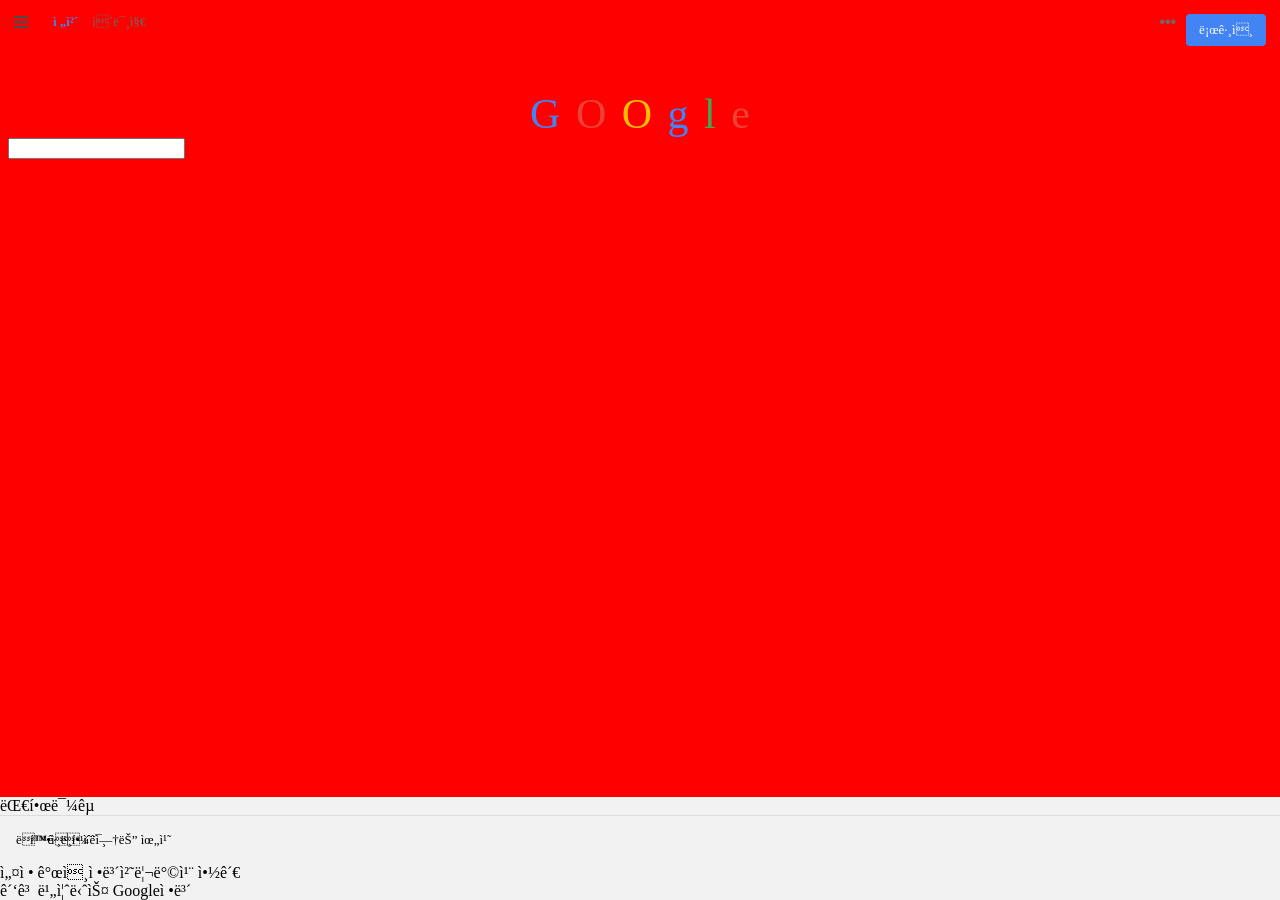
==== index1.html @ 88027457 "Add files via upload update file" ====
<!DOCTYPE html>
<html lang="en">
<head>
        <meta charset="uft-8">
        <meta name="viewport" content="width=device-width, initial-scale=1.0">
        <link rel="stylesheet" href="https://use.fontawesome.com/releases/v5.15.2/css/all.css">
        <title>Document</title>
        <link rel="stylesheet" href="style.css">
        </head>
        <body>
            <div class="wrap">
                <header>
                    <div class="header-left">
                        <span><i class="fas fa-bars"></i></span>
                        <a href="#" class="active">전체</a>
                        <a href="#" class="">이미지</a>
                    </div>
                    <div class="header-right">
                        <span><i class="fas fa-ellipsis-h"></i></span>
                        <div>로그인</div>
                    </div>
                </header>

                <section>
                    <div class="logo">
                    <span>G</span>
                    <span>O</span>
                    <span>O</span>
                    <span>g</span>
                    <span>l</span>
                    <span>e</span>
                </div>
                <input type="text" class="main_search">
                </section>

                <footer>
                    <p>대한민국</p>
                    <p><span>동그라미</span>확인할수없는 위치</p>
                    <div class="etc"></div>
                
                <div>
                    <span>설정</span>
                    <span>개인정보처리방침</span>
                    <span>약관</span>
                    </div>
                <div>
                <span>광고</span>
                <span>비즈니스</span>
                <span>Google정보</span>
                </div>
            </div>
            </footer>
        </div>
        </body>
</html>
---- style.css ----
body {
    background-color: red;
}
body{margin:0px; padding:0px}
a{text-decoration:none; color:black;}
p{margin: 0;}
header{display:flex; justify-content:space-between;padding:14px;}
header .header-left{display:flex;}
header .header-left > span{margin-right:18px;}
header .header-left > span > i{color:rgb(75,75,75)}
header .header-left > a{display:block; font-size:13px; padding:0 7px; text-align:center; height:28px; color:rgb(107,105,105) ;}
header .header-left >a.active{border-bottom:2px; solid #4284f3; color: #4284f3; font-weight:bold;}
header .header-right{display:flex;}
header .header-right > span > i{color:rgb(107,105,105);}
header .header-right > div{width:80px; height:32px; background-color:#4284f3; border-radius:4px;
     font-size: 13px; line-height: 32px; text-align: center; color: #fff;position: relative; top:-7jpx; margin-left: 10px;}

section{padding: 0 8px;}
section .logo{text-align: center; margin-top: 30px; font-size: 30px;}
section .logo > span{margin: 0 4px; font-size: bold; font-size: 42px;}
section .logo > span:nth-of-type(1){color:#4284f3 ;}
section .logo > span:nth-of-type(2){color:#ea4335 ;}
section .logo > span:nth-of-type(3){color:#FABC06 ;}
section .logo > span:nth-of-type(4){color:#4284f3 ;}
section .logo > span:nth-of-type(5){color:#44A852 ;}
section .logo > span:nth-of-type(6){color:#ea4335 ;}
section .main .search {width: 100%; margin-top: 26px; height: 36px; border-radius: 22px;
     border: 1px solid rgb(211,211, 211); outline:none; box-sizing: border-box; padding-left:36px;}
section > i{position: relative; top: -26px; left: 12px; color: rgb(158,158,158);}


footer{background-color: #f2f2f2;position: absolute; bottom: 0; width: 100%;}
footer > p:nth-of-typ(1){padding: 8px 12px; font-size: 16px; color: #797979;}
footer > p:nth-of-type(2){border-top: 1px solid #d9dce0;
     border-bottom: 1px solid #d9dece0;
      text-aligan:center;
       padding:16px;
       font-size:13px;}
footer > p:nth-of-type(2) > span{display: inline-block; width: 10px; height: 10px; 
    border-radius:50% ; border-color: rgb(105,105,105);position: relative; margin-right:4px ;}
footer.etc{text-align: center; padding: 16px;}
footer.etc > div{padding: 4px;}
footer.ett > div > span{font-size: 13px; color:#777777 ;}
footer.etc > div > span:nth-of-type(2){margin: 0 20px;}
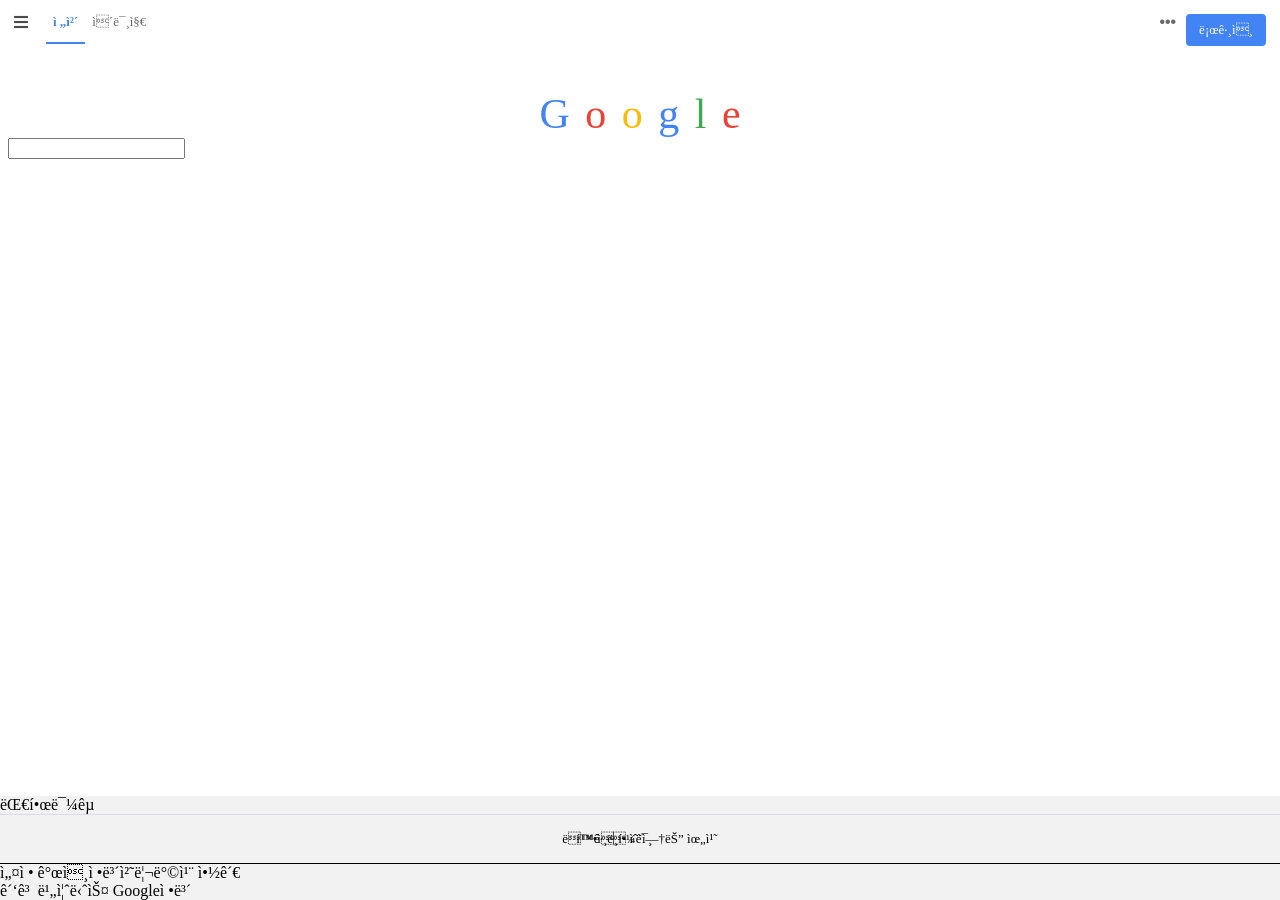
==== commit 5390062f: "구글" ====
--- a/index1.html
+++ b/index1.html
@@ -1,55 +1,60 @@
-<!DOCTYPE html>
+<!doctype html>
 <html lang="en">
-<head>
-        <meta charset="uft-8">
-        <meta name="viewport" content="width=device-width, initial-scale=1.0">
-        <link rel="stylesheet" href="https://use.fontawesome.com/releases/v5.15.2/css/all.css">
-        <title>Document</title>
-        <link rel="stylesheet" href="style.css">
-        </head>
-        <body>
-            <div class="wrap">
-                <header>
-                    <div class="header-left">
-                        <span><i class="fas fa-bars"></i></span>
-                        <a href="#" class="active">전체</a>
-                        <a href="#" class="">이미지</a>
-                    </div>
-                    <div class="header-right">
-                        <span><i class="fas fa-ellipsis-h"></i></span>
-                        <div>로그인</div>
-                    </div>
-                </header>
+  <head>
+    <meta charset="uft-8" />
+    <meta name="viewport" content="width=device-width, initial-scale=1.0" />
+    <link
+      rel="stylesheet"
+      href="https://use.fontawesome.com/releases/v5.15.2/css/all.css"
+    />
+    <title>Google</title>
+    <link rel="stylesheet" href="style.css" />
+  </head>
+  <body>
+    <div class="wrap">
+      <header>
+        <div class="header-left">
+          <span><i class="fas fa-bars"></i></span>
+          <a href="#" class="active">전체</a>
 
-                <section>
-                    <div class="logo">
-                    <span>G</span>
-                    <span>O</span>
-                    <span>O</span>
-                    <span>g</span>
-                    <span>l</span>
-                    <span>e</span>
-                </div>
-                <input type="text" class="main_search">
-                </section>
+          <a href="#" class="">이미지</a>
+        </div>
+        <div class="header-right">
+          <span><i class="fas fa-ellipsis-h"></i></span>
+          <div>로그인</div>
+        </div>
+      </header>
 
-                <footer>
-                    <p>대한민국</p>
-                    <p><span>동그라미</span>확인할수없는 위치</p>
-                    <div class="etc"></div>
-                
-                <div>
-                    <span>설정</span>
-                    <span>개인정보처리방침</span>
-                    <span>약관</span>
-                    </div>
-                <div>
-                <span>광고</span>
-                <span>비즈니스</span>
-                <span>Google정보</span>
-                </div>
-            </div>
-            </footer>
+      <section>
+        <div class="logo">
+          <span>G</span>
+          <span>o</span>
+          <span>o</span>
+          <span>g</span>
+          <span>l</span>
+          <span>e</span>
         </div>
-        </body>
-</html>+        <input type="text" class="main_search" />
+      </section>
+
+      <footer>
+        <p>대한민국</p>
+        <p><span>동그라미</span>확인할수없는 위치</p>
+
+        <div class="etc">
+          <div>
+            <span>설정</span>
+            <span>개인정보처리방침</span>
+            <span>약관</span>
+          </div>
+
+          <div>
+            <span>광고</span>
+            <span>비즈니스</span>
+            <span>Google정보</span>
+          </div>
+        </div>
+      </footer>
+    </div>
+  </body>
+</html>
--- a/style.css
+++ b/style.css
@@ -1,44 +1,147 @@
 body {
-    background-color: red;
+  margin: 0px;
+  padding: 0px;
 }
-body{margin:0px; padding:0px}
-a{text-decoration:none; color:black;}
-p{margin: 0;}
-header{display:flex; justify-content:space-between;padding:14px;}
-header .header-left{display:flex;}
-header .header-left > span{margin-right:18px;}
-header .header-left > span > i{color:rgb(75,75,75)}
-header .header-left > a{display:block; font-size:13px; padding:0 7px; text-align:center; height:28px; color:rgb(107,105,105) ;}
-header .header-left >a.active{border-bottom:2px; solid #4284f3; color: #4284f3; font-weight:bold;}
-header .header-right{display:flex;}
-header .header-right > span > i{color:rgb(107,105,105);}
-header .header-right > div{width:80px; height:32px; background-color:#4284f3; border-radius:4px;
-     font-size: 13px; line-height: 32px; text-align: center; color: #fff;position: relative; top:-7jpx; margin-left: 10px;}
+a {
+  text-decoration: none;
+  color: black;
+}
+p {
+  margin: 0;
+}
+header {
+  display: flex;
+  justify-content: space-between;
+  padding: 14px;
+}
+header .header-left {
+  display: flex;
+}
+header .header-left > span {
+  margin-right: 18px;
+}
+header .header-left > span > i {
+  color: rgb(75, 75, 75);
+}
+header .header-left > a {
+  display: block;
+  font-size: 13px;
+  padding: 0 7px;
+  text-align: center;
+  height: 28px;
+  color: rgb(107, 105, 105);
+}
+header .header-left > a.active {
+  border-bottom: 2px solid #4284f3;
+  color: #4284f3;
+  font-weight: bold;
+}
+header .header-right {
+  display: flex;
+}
+header .header-right > span > i {
+  color: rgb(107, 105, 105);
+}
+header .header-right > div {
+  width: 80px;
+  height: 32px;
+  background-color: #4284f3;
+  border-radius: 4px;
+  font-size: 13px;
+  line-height: 32px;
+  text-align: center;
+  color: #fff;
+  position: relative;
+  top: -7jpx;
+  margin-left: 10px;
+}
 
-section{padding: 0 8px;}
-section .logo{text-align: center; margin-top: 30px; font-size: 30px;}
-section .logo > span{margin: 0 4px; font-size: bold; font-size: 42px;}
-section .logo > span:nth-of-type(1){color:#4284f3 ;}
-section .logo > span:nth-of-type(2){color:#ea4335 ;}
-section .logo > span:nth-of-type(3){color:#FABC06 ;}
-section .logo > span:nth-of-type(4){color:#4284f3 ;}
-section .logo > span:nth-of-type(5){color:#44A852 ;}
-section .logo > span:nth-of-type(6){color:#ea4335 ;}
-section .main .search {width: 100%; margin-top: 26px; height: 36px; border-radius: 22px;
-     border: 1px solid rgb(211,211, 211); outline:none; box-sizing: border-box; padding-left:36px;}
-section > i{position: relative; top: -26px; left: 12px; color: rgb(158,158,158);}
+section {
+  padding: 0 8px;
+}
+section .logo {
+  text-align: center;
+  margin-top: 30px;
+  font-size: 30px;
+}
+section .logo > span {
+  margin: 0 4px;
+  font-size: bold;
+  font-size: 42px;
+}
+section .logo > span:nth-of-type(1) {
+  color: #4284f3;
+}
+section .logo > span:nth-of-type(2) {
+  color: #ea4335;
+}
+section .logo > span:nth-of-type(3) {
+  color: #fabc06;
+}
+section .logo > span:nth-of-type(4) {
+  color: #4284f3;
+}
+section .logo > span:nth-of-type(5) {
+  color: #44a852;
+}
+section .logo > span:nth-of-type(6) {
+  color: #ea4335;
+}
+section .main .search {
+  width: 100%;
+  margin-top: 26px;
+  height: 36px;
+  border-radius: 22px;
+  border: 1px solid rgb(211, 211, 211);
+  outline: none;
+  box-sizing: border-box;
+  padding-left: 36px;
+}
+section > i {
+  position: relative;
+  top: -26px;
+  left: 12px;
+  color: rgb(158, 158, 158);
+}
 
-
-footer{background-color: #f2f2f2;position: absolute; bottom: 0; width: 100%;}
-footer > p:nth-of-typ(1){padding: 8px 12px; font-size: 16px; color: #797979;}
-footer > p:nth-of-type(2){border-top: 1px solid #d9dce0;
-     border-bottom: 1px solid #d9dece0;
-      text-aligan:center;
-       padding:16px;
-       font-size:13px;}
-footer > p:nth-of-type(2) > span{display: inline-block; width: 10px; height: 10px; 
-    border-radius:50% ; border-color: rgb(105,105,105);position: relative; margin-right:4px ;}
-footer.etc{text-align: center; padding: 16px;}
-footer.etc > div{padding: 4px;}
-footer.ett > div > span{font-size: 13px; color:#777777 ;}
-footer.etc > div > span:nth-of-type(2){margin: 0 20px;}+footer {
+  background-color: #f2f2f2;
+  position: absolute;
+  bottom: 0;
+  width: 100%;
+}
+footer > p:nth-of-typ(1) {
+  padding: 8px 12px;
+  font-size: 16px;
+  color: #797979;
+}
+footer > p:nth-of-type(2) {
+  border-top: 1px solid #d9dce0;
+  border-bottom: 1px solid;
+  text-align: center;
+  padding: 16px;
+  font-size: 13px;
+}
+footer > p:nth-of-type(2) > span {
+  display: inline-block;
+  width: 10px;
+  height: 10px;
+  border-radius: 50%;
+  border-color: rgb(105, 105, 105);
+  position: relative;
+  margin-right: 4px;
+}
+footer.etc {
+  text-align: center;
+  padding: 16px;
+}
+footer.etc > div {
+  padding: 4px;
+}
+footer.ett > div > span {
+  font-size: 13px;
+  color: #777777;
+}
+footer.etc > div > span:nth-of-type(2) {
+  margin: 0 20px;
+}
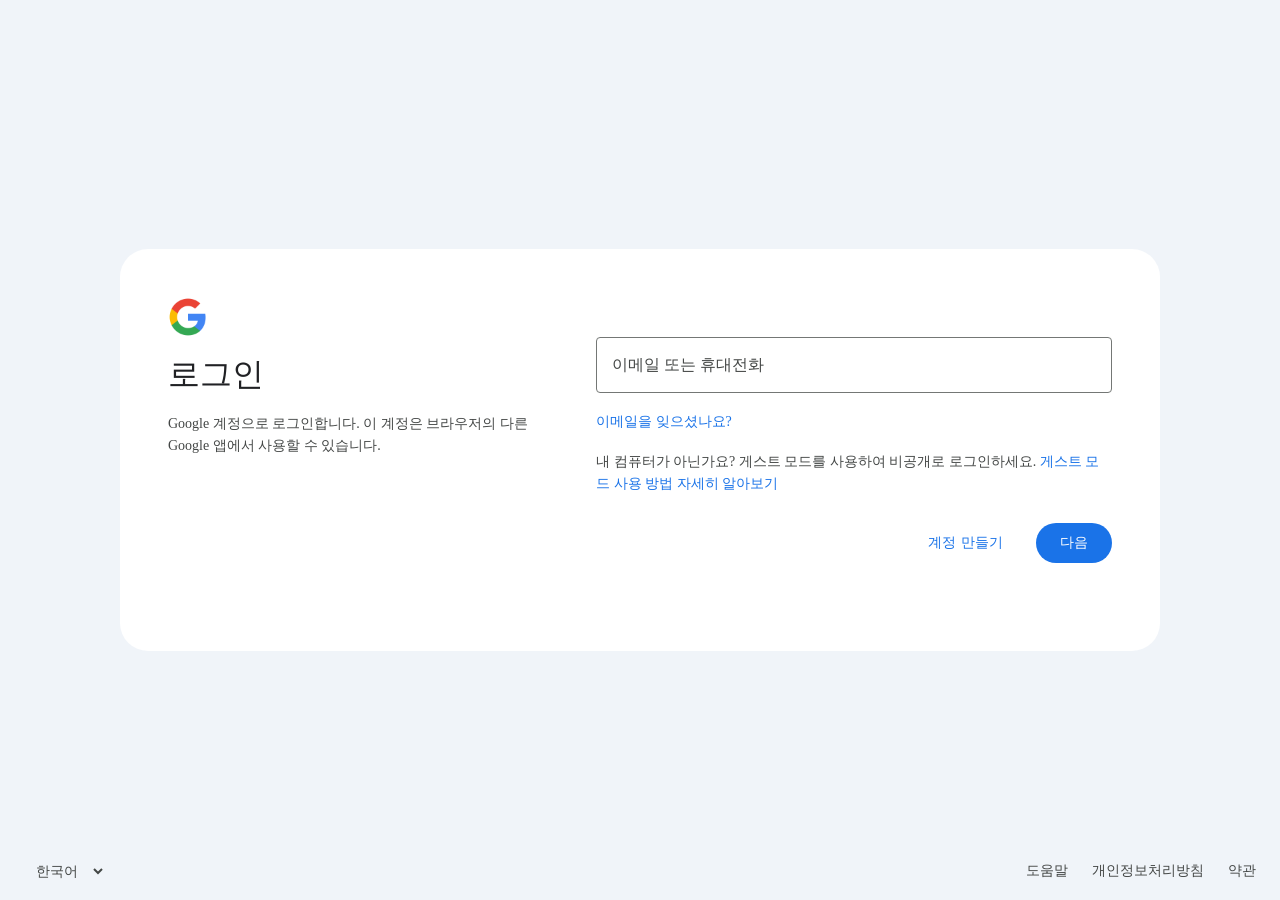
==== commit 2b42630a: "구글 로그인 페이지 클론 코딩" ====
--- a/index1.html
+++ b/index1.html
@@ -1,60 +1,51 @@
 <!doctype html>
-<html lang="en">
+<html lang="ko">
   <head>
-    <meta charset="uft-8" />
+    <meta charset="UTF-8" />
     <meta name="viewport" content="width=device-width, initial-scale=1.0" />
-    <link
-      rel="stylesheet"
-      href="https://use.fontawesome.com/releases/v5.15.2/css/all.css"
-    />
-    <title>Google</title>
     <link rel="stylesheet" href="style.css" />
+    <title>로그인 - Google 계정</title>
   </head>
+
   <body>
-    <div class="wrap">
-      <header>
-        <div class="header-left">
-          <span><i class="fas fa-bars"></i></span>
-          <a href="#" class="active">전체</a>
+    <div class="card">
+      <div class="card-left">
+        <img class="google-logo" src="Google__G__logo.svg.webp" alt="Google" />
+        <h1>로그인</h1>
+        <p class="desc">
+          Google 계정으로 로그인합니다. 이 계정은 브라우저의 다른 Google 앱에서
+          사용할 수 있습니다.
+        </p>
+      </div>
+      <div class="card-right">
+        <div class="input-wrapper">
+          <input type="email" id="email" placeholder=" " />
+          <label for="email">이메일 또는 휴대전화</label>
+        </div>
+        <a class="forgot-email" href="#">이메일을 잊으셨나요?</a>
+        <p class="guest-mode">
+          내 컴퓨터가 아닌가요? 게스트 모드를 사용하여 비공개로 로그인하세요.
+          <a href="#">게스트 모드 사용 방법 자세히 알아보기</a>
+        </p>
+        <div class="buttons">
+          <button class="create-account">계정 만들기</button>
+          <button class="next">다음</button>
+        </div>
+      </div>
+    </div>
 
-          <a href="#" class="">이미지</a>
-        </div>
-        <div class="header-right">
-          <span><i class="fas fa-ellipsis-h"></i></span>
-          <div>로그인</div>
-        </div>
-      </header>
-
-      <section>
-        <div class="logo">
-          <span>G</span>
-          <span>o</span>
-          <span>o</span>
-          <span>g</span>
-          <span>l</span>
-          <span>e</span>
-        </div>
-        <input type="text" class="main_search" />
-      </section>
-
-      <footer>
-        <p>대한민국</p>
-        <p><span>동그라미</span>확인할수없는 위치</p>
-
-        <div class="etc">
-          <div>
-            <span>설정</span>
-            <span>개인정보처리방침</span>
-            <span>약관</span>
-          </div>
-
-          <div>
-            <span>광고</span>
-            <span>비즈니스</span>
-            <span>Google정보</span>
-          </div>
-        </div>
-      </footer>
-    </div>
+    <footer>
+      <div class="footer-left">
+        <select>
+          <option>한국어</option>
+          <option>English</option>
+        </select>
+      </div>
+      <div class="footer-right">
+        <a href="#">도움말</a>
+        <a href="#">개인정보처리방침</a>
+        <a href="#">약관</a>
+      </div>
+    </footer>
   </body>
 </html>
--- a/style.css
+++ b/style.css
@@ -1,147 +1,206 @@
+* {
+  box-sizing: border-box;
+  margin: 0;
+  padding: 0;
+}
+
 body {
-  margin: 0px;
-  padding: 0px;
-}
-a {
+  background-color: #f0f4f9;
+  display: flex;
+  flex-direction: column;
+  justify-content: center;
+  align-items: center;
+  min-height: 100vh;
+}
+
+.card {
+  width: 1040px;
+  min-height: 402px;
+  background-color: white;
+  border-radius: 28px;
+  display: flex;
+  flex-direction: row;
+  padding: 48px;
+  gap: 48px;
+}
+
+.card-left {
+  flex: 0 0 380px;
+  display: flex;
+  flex-direction: column;
+}
+
+.google-logo {
+  width: 40px;
+  height: 40px;
+  object-fit: contain;
+  margin-bottom: 16px;
+}
+
+.card-left h1 {
+  font-size: 32px;
+  font-weight: 400;
+  color: #202124;
+  margin-bottom: 16px;
+}
+
+.desc {
+  font-size: 14px;
+  color: #444746;
+  line-height: 1.6;
+}
+
+.card-right {
+  flex: 1;
+  display: flex;
+  flex-direction: column;
+  justify-content: center;
+  gap: 20px;
+}
+
+.input-wrapper {
+  position: relative;
+  height: 56px;
+}
+
+.input-wrapper input {
+  width: 100%;
+  height: 100%;
+  padding: 16px 16px 0 16px;
+  border: 1px solid #747775;
+  border-radius: 4px;
+  font-size: 16px;
+  color: #202124;
+  outline: none;
+  background: transparent;
+  transition: border-color 0.2s;
+}
+
+.input-wrapper input:focus {
+  border: 2px solid #1a73e8;
+}
+
+.input-wrapper label {
+  position: absolute;
+  left: 16px;
+  top: 50%;
+  transform: translateY(-50%);
+  font-size: 16px;
+  color: #444746;
+  pointer-events: none;
+  transition: all 0.15s ease;
+}
+
+.input-wrapper input:focus + label,
+.input-wrapper input:not(:placeholder-shown) + label {
+  top: 10px;
+  transform: translateY(0);
+  font-size: 11px;
+  color: #1a73e8;
+}
+
+.input-wrapper input:not(:focus):not(:placeholder-shown) + label {
+  color: #444746;
+}
+
+.forgot-email {
+  font-size: 14px;
+  color: #1a73e8;
   text-decoration: none;
-  color: black;
-}
-p {
-  margin: 0;
-}
-header {
+}
+
+.forgot-email:hover {
+  text-decoration: underline;
+}
+
+.guest-mode {
+  font-size: 14px;
+  color: #444746;
+  line-height: 1.6;
+}
+
+.guest-mode a {
+  color: #1a73e8;
+  text-decoration: none;
+}
+
+.guest-mode a:hover {
+  text-decoration: underline;
+}
+
+.buttons {
+  display: flex;
+  justify-content: flex-end;
+  align-items: center;
+  gap: 8px;
+  margin-top: 8px;
+}
+
+button {
+  height: 40px;
+  padding: 0 24px;
+  border-radius: 20px;
+  font-size: 14px;
+  font-weight: 500;
+  cursor: pointer;
+  border: none;
+  letter-spacing: 0.25px;
+  transition:
+    background-color 0.2s,
+    box-shadow 0.2s;
+}
+
+.create-account {
+  background: transparent;
+  color: #1a73e8;
+}
+
+.create-account:hover {
+  background-color: #e8f0fe;
+}
+
+.next {
+  background-color: #1a73e8;
+  color: #fff;
+}
+
+.next:hover {
+  background-color: #1765cc;
+  box-shadow: 0 1px 3px rgba(0, 0, 0, 0.3);
+}
+
+footer {
+  width: 100%;
   display: flex;
   justify-content: space-between;
-  padding: 14px;
-}
-header .header-left {
-  display: flex;
-}
-header .header-left > span {
-  margin-right: 18px;
-}
-header .header-left > span > i {
-  color: rgb(75, 75, 75);
-}
-header .header-left > a {
-  display: block;
-  font-size: 13px;
-  padding: 0 7px;
-  text-align: center;
-  height: 28px;
-  color: rgb(107, 105, 105);
-}
-header .header-left > a.active {
-  border-bottom: 2px solid #4284f3;
-  color: #4284f3;
-  font-weight: bold;
-}
-header .header-right {
-  display: flex;
-}
-header .header-right > span > i {
-  color: rgb(107, 105, 105);
-}
-header .header-right > div {
-  width: 80px;
-  height: 32px;
-  background-color: #4284f3;
+  align-items: center;
+  padding: 16px 24px;
+  position: fixed;
+  bottom: 0;
+}
+
+.footer-left select {
+  background: transparent;
+  border: none;
+  font-size: 14px;
+  color: #444746;
+  cursor: pointer;
+  padding: 4px 8px;
   border-radius: 4px;
-  font-size: 13px;
-  line-height: 32px;
-  text-align: center;
-  color: #fff;
-  position: relative;
-  top: -7jpx;
-  margin-left: 10px;
-}
-
-section {
-  padding: 0 8px;
-}
-section .logo {
-  text-align: center;
-  margin-top: 30px;
-  font-size: 30px;
-}
-section .logo > span {
-  margin: 0 4px;
-  font-size: bold;
-  font-size: 42px;
-}
-section .logo > span:nth-of-type(1) {
-  color: #4284f3;
-}
-section .logo > span:nth-of-type(2) {
-  color: #ea4335;
-}
-section .logo > span:nth-of-type(3) {
-  color: #fabc06;
-}
-section .logo > span:nth-of-type(4) {
-  color: #4284f3;
-}
-section .logo > span:nth-of-type(5) {
-  color: #44a852;
-}
-section .logo > span:nth-of-type(6) {
-  color: #ea4335;
-}
-section .main .search {
-  width: 100%;
-  margin-top: 26px;
-  height: 36px;
-  border-radius: 22px;
-  border: 1px solid rgb(211, 211, 211);
-  outline: none;
-  box-sizing: border-box;
-  padding-left: 36px;
-}
-section > i {
-  position: relative;
-  top: -26px;
-  left: 12px;
-  color: rgb(158, 158, 158);
-}
-
-footer {
-  background-color: #f2f2f2;
-  position: absolute;
-  bottom: 0;
-  width: 100%;
-}
-footer > p:nth-of-typ(1) {
-  padding: 8px 12px;
-  font-size: 16px;
-  color: #797979;
-}
-footer > p:nth-of-type(2) {
-  border-top: 1px solid #d9dce0;
-  border-bottom: 1px solid;
-  text-align: center;
-  padding: 16px;
-  font-size: 13px;
-}
-footer > p:nth-of-type(2) > span {
-  display: inline-block;
-  width: 10px;
-  height: 10px;
-  border-radius: 50%;
-  border-color: rgb(105, 105, 105);
-  position: relative;
-  margin-right: 4px;
-}
-footer.etc {
-  text-align: center;
-  padding: 16px;
-}
-footer.etc > div {
-  padding: 4px;
-}
-footer.ett > div > span {
-  font-size: 13px;
-  color: #777777;
-}
-footer.etc > div > span:nth-of-type(2) {
-  margin: 0 20px;
-}
+  appearance: auto;
+}
+
+.footer-right {
+  display: flex;
+  gap: 24px;
+}
+
+.footer-right a {
+  font-size: 14px;
+  color: #444746;
+  text-decoration: none;
+}
+
+.footer-right a:hover {
+  text-decoration: underline;
+}
